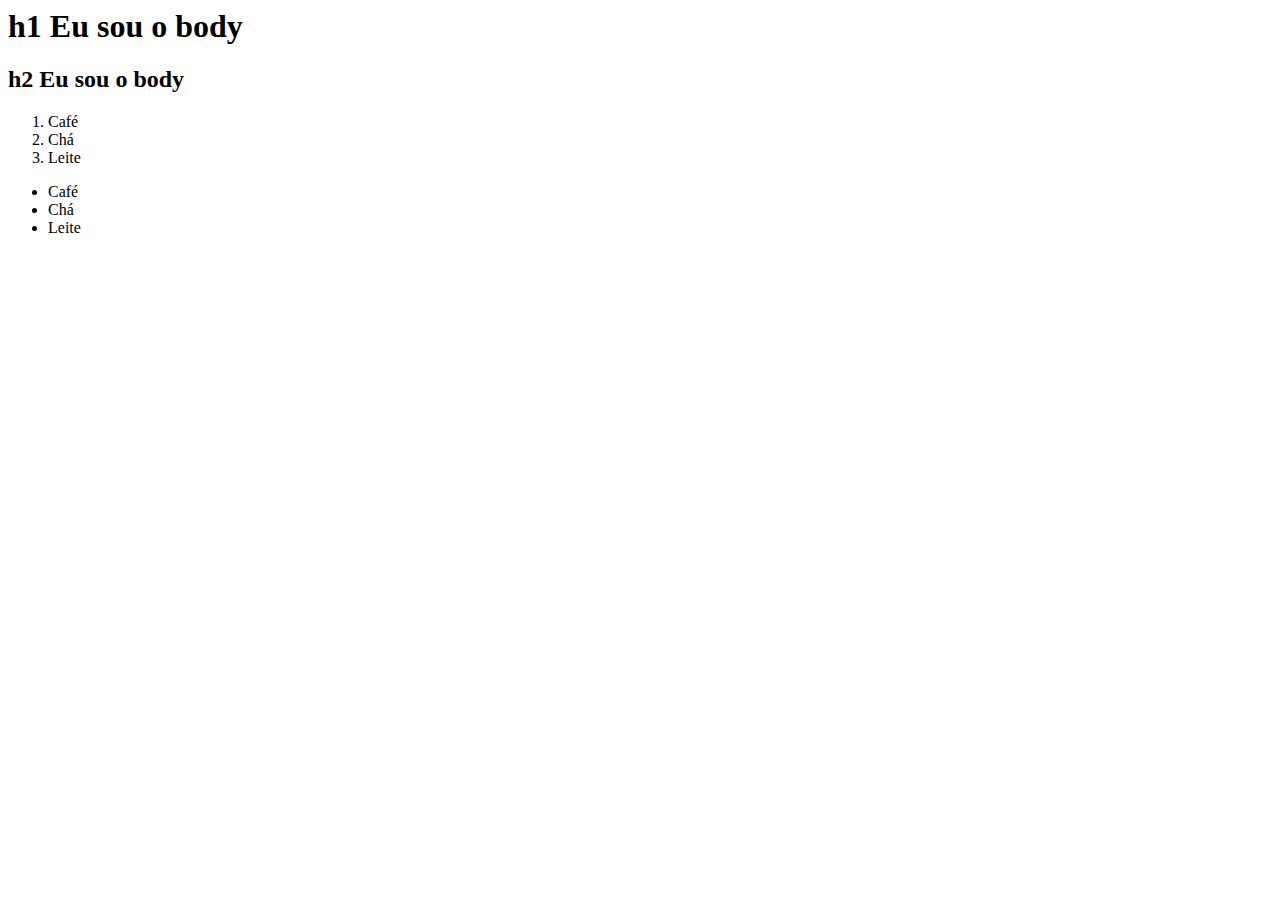
==== index.html @ 797f8eb3 "feature: add index.html" ====
<html>
    <head>
        <title>Olá, eu sou o head</title>
    </head>
    <body>
        <h1>h1 Eu sou o body</h1>
        <h2>h2 Eu sou o body</h2>
    </body>
    <ol>
        <li>Café</li>
        <li>Chá</li>
        <li>Leite</li>
    </ol>
    <ul>
        <li>Café</li>
        <li>Chá</li>
        <li>Leite</li>
    </ul>
</html>
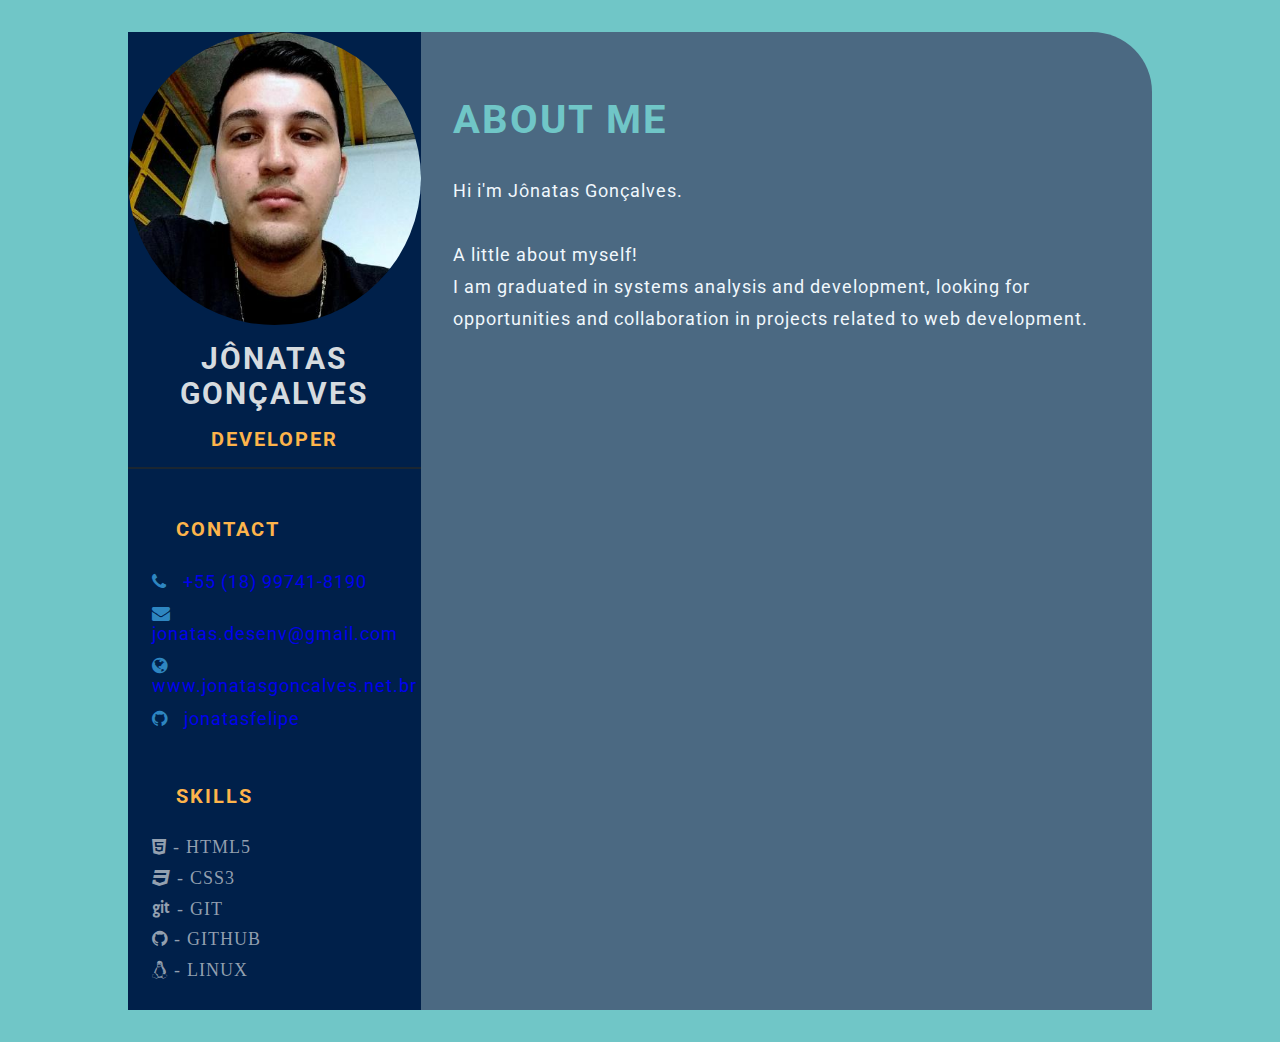
==== commit d91963c8: "feature: refactor index.html" ====
--- a/index.html
+++ b/index.html
@@ -1,19 +1,111 @@
-<html>
+<html lang="en">
     <head>
-        <title>Olá, eu sou o head</title>
+        <meta charset="UTF-8" />
+        <meta http-equiv="X-UA-Compatible" content="IE=edge" />
+        <meta name="viewport" content="width=device-width, initial-scale=1.0" />
+
+        <!-- Google font  -->
+        <link rel="preconnect" href="https://fonts.googleapis.com" />
+        <link
+            rel="preconnect"
+            href="https://fonts.gstatic.com"
+            crossorigin=""
+        />
+        <link
+            href="https://fonts.googleapis.com/css2?family=Roboto:ital,wght@0,100;0,300;0,400;0,700;1,100;1,300;1,400;1,700&amp;display=swap"
+            rel="stylesheet"
+        />
+
+        <!-- font-awesome -->
+        <link
+            rel="stylesheet"
+            href="https://cdnjs.cloudflare.com/ajax/libs/font-awesome/4.7.0/css/font-awesome.min.css"
+        />
+
+        <!-- Custom CSS -->
+        <link rel="stylesheet" href="style.css" />
+
+        <title>Jônatas Gonçalves</title>
     </head>
     <body>
-        <h1>h1 Eu sou o body</h1>
-        <h2>h2 Eu sou o body</h2>
+        <main class="resume-contents">
+            <section class="left-section">
+                <section class="left-section-content">
+                    <div class="profile">
+                        <img
+                            class="profile-image"
+                            src="img/profile-image.jpg"
+                            alt="Profile image"
+                        />
+                        <p class="name">Jônatas Gonçalves</p>
+                        <p class="profession">Developer</p>
+                    </div>
+
+                    <div class="contact-info">
+                        <p class="left-title">Contact</p>
+                        <ul>
+                            <li>
+                                <a
+                                    href="https://api.whatsapp.com/send?phone=5518997418190"
+                                >
+                                    <i class="fa fa-phone"></i>+55 (18)
+                                    99741-8190
+                                </a>
+                            </li>
+                            <li>
+                                <a href="mailto:jonatas.desenv@gmail.com">
+                                    <i class="fa fa-envelope"></i
+                                    >jonatas.desenv@gmail.com
+                                </a>
+                            </li>
+                            <li>
+                                <a
+                                    href="www.jonatasgoncalves.net.br"
+                                    target="_blank"
+                                >
+                                    <i class="fa fa-globe"></i
+                                    >www.jonatasgoncalves.net.br
+                                </a>
+                            </li>
+                            <li>
+                                <a
+                                    href="https://github.com/jonatasfelipe"
+                                    target="_blank"
+                                >
+                                    <i class="fa fa-github"></i>jonatasfelipe
+                                </a>
+                            </li>
+                        </ul>
+                    </div>
+
+                    <div class="skills">
+                        <p class="left-title">Skills</p>
+                        <ul>
+                            <li>
+                                <p><i class="fa fa-html5"> - HTML5</i></p>
+                                <p><i class="fa fa-css3"> - CSS3</i></p>
+                                <p><i class="fa fa-git"> - GIT</i></p>
+                                <p><i class="fa fa-github"> - GITHUB</i></p>
+                                <p><i class="fa fa-linux"> - Linux</i></p>
+                            </li>
+                        </ul>
+                    </div>
+                </section>
+            </section>
+            <section class="right-section">
+                <div class="right-section-contents">
+                    <section class="about gap">
+                        <div class="right-title">About Me</div>
+                        <p class="about-me-contents">
+                            Hi i'm Jônatas Gonçalves.<br />
+                            <br />A little about myself! <br />I am graduated in
+                            systems analysis and development, looking for
+                            opportunities and collaboration in projects related
+                            to web development.
+                        </p>
+                    </section>
+                </div>
+            </section>
+        </main>
     </body>
-    <ol>
-        <li>Café</li>
-        <li>Chá</li>
-        <li>Leite</li>
-    </ol>
-    <ul>
-        <li>Café</li>
-        <li>Chá</li>
-        <li>Leite</li>
-    </ul>
 </html>
--- a/style.css
+++ b/style.css
@@ -0,0 +1,300 @@
+* {
+    margin: 0;
+    padding: 0;
+    box-sizing: border-box;
+    list-style: none;
+    font-family: "Roboto", sans-serif;
+}
+
+body {
+    background-color: #70c6c7;
+}
+
+a:link {
+    text-decoration: none;
+}
+
+a:hover {
+    text-decoration: underline;
+}
+
+.resume-contents {
+    min-height: 100vh;
+    width: 80%;
+    margin: 2rem auto;
+    display: grid;
+    grid-template-columns: repeat(7, 1fr);
+}
+
+.left-section {
+    grid-column: span 2;
+    height: 100%;
+    background-color: #00204a;
+}
+
+.right-section {
+    grid-column: span 5;
+    height: 100%;
+    background-color: #4b6982;
+    border-radius: 0px 60px 0px 0px;
+}
+
+.left-section-contents {
+    padding: 2rem 2rem;
+}
+
+.profile {
+    width: 100%;
+    border-bottom: 2px solid #1b2631;
+}
+
+.profile .profile-image {
+    width: 100%;
+    border-radius: 100%;
+}
+
+.name {
+    color: #d6dbdf;
+    font-size: 30px;
+    letter-spacing: 2px;
+    text-transform: uppercase;
+    text-align: center;
+    font-weight: bold;
+    padding: 1rem 0;
+}
+
+.profession {
+    color: #fdb44b;
+    font-size: 20px;
+    text-transform: uppercase;
+    text-align: center;
+    letter-spacing: 2px;
+    font-weight: bold;
+    padding-bottom: 1rem;
+}
+
+/* .contact-info { border-bottom: 2px solid #1B2631; } */
+.left-title {
+    color: #fdb44b;
+    font-size: 20px;
+    letter-spacing: 2px;
+    text-transform: uppercase;
+    font-weight: bold;
+    display: flex;
+    align-items: center;
+    padding-top: 3rem;
+    padding-left: 3rem;
+}
+
+.contact-info ul {
+    padding-top: 1.5rem;
+    padding-left: 1.5rem;
+}
+
+.contact-info ul li,
+.references ul li {
+    padding: 0.4rem 0;
+    display: flex;
+    align-items: center;
+    color: #d6dbdfaf;
+    letter-spacing: 1px;
+    font-size: 18px;
+}
+
+.contact-info ul li i,
+.references ul li i {
+    padding-right: 1rem;
+    font-size: 18px;
+    color: #2e86c1;
+}
+
+.skills ul {
+    padding: 1.5rem;
+}
+.skills ul li p {
+    padding: 0.4rem 0;
+    color: #d6dbdfaf;
+    font-size: 18px;
+    letter-spacing: 1px;
+    display: flex;
+    align-items: center;
+    text-transform: uppercase;
+}
+
+.referance-name {
+    padding-top: 1.5rem;
+    padding-bottom: 0.4rem;
+    font-size: 18px;
+    color: #f9e79f;
+    letter-spacing: 1px;
+    text-transform: uppercase;
+}
+
+.referance-profession {
+    font-size: 16px;
+    color: #d6dbdfaf;
+    letter-spacing: 1px;
+    /* text-transform: uppercase; */
+    padding-bottom: 0.4rem;
+}
+
+.right-section-contents {
+    padding: 2rem 2rem;
+}
+
+.right-title {
+    color: #70c6c7;
+    font-size: 40px;
+    letter-spacing: 2px;
+    text-transform: uppercase;
+    font-weight: bold;
+    display: flex;
+    align-items: center;
+    padding: 2rem 0;
+    position: relative;
+}
+
+.gap {
+    padding-bottom: 2rem;
+}
+.about-me-contents {
+    font-size: 18px;
+    letter-spacing: 1px;
+    line-height: 2rem;
+    color: #f1f8fd;
+}
+
+.experience-contents,
+.education-contents,
+.awards-contents {
+    display: grid;
+    grid-template-columns: repeat(2, 1fr);
+    padding-bottom: 2rem;
+    color: #f1f8fd;
+}
+
+.exp-company-name,
+.education-school-name,
+.awards-company-name {
+    font-size: 25px;
+    font-weight: bold;
+    text-transform: uppercase;
+    letter-spacing: 1px;
+    color: #fdb44b;
+    padding-bottom: 0.4rem;
+}
+
+.exp-time-period,
+.educationp-time-period,
+.awards-time-period {
+    font-size: 18px;
+    letter-spacing: 1px;
+    line-height: 2rem;
+}
+
+.exp-position,
+.education-subject,
+.awards-name {
+    font-size: 25px;
+    font-weight: bold;
+    text-transform: uppercase;
+    letter-spacing: 1px;
+    color: #fdb44b;
+    padding-bottom: 0.4rem;
+}
+
+.exp-desc,
+.education-desc,
+.awards-desc {
+    font-size: 16px;
+    letter-spacing: 1px;
+    line-height: 1.5rem;
+    border-left: 3px solid #a5a3a3;
+    padding-left: 5px;
+}
+
+/* Media queries */
+@media screen and (max-width: 780px) {
+    .experience-contents,
+    .education-contents,
+    .awards-contents {
+        grid-template-columns: repeat(1, 1fr);
+    }
+}
+
+@media screen and (max-width: 780px) {
+    .left-section {
+        grid-column: span 3;
+    }
+
+    .right-section {
+        grid-column: span 4;
+    }
+}
+
+@media screen and (max-width: 1200px) {
+    .resume-contents {
+        grid-template-columns: repeat(1, 1fr);
+    }
+}
+
+@media screen and (max-width: 390px) {
+    .resume-contents {
+        width: 100%;
+        margin: 0 auto;
+    }
+
+    .name {
+        font-size: 20px;
+    }
+
+    .profession {
+        font-size: 18px;
+    }
+
+    .left-title {
+        font-size: 18px;
+    }
+
+    .right-title {
+        font-size: 18px;
+    }
+
+    .contact-info ul li,
+    .references ul li {
+        font-size: 12px;
+    }
+
+    .contact-info ul li i,
+    .references ul li i {
+        /* padding-right: 1rem; */
+        font-size: 12px;
+    }
+
+    .skills ul li p {
+        font-size: 12px;
+    }
+
+    .about-me-contents {
+        font-size: 16px;
+        line-height: 1.5rem;
+    }
+
+    .exp-company-name,
+    .education-school-name,
+    .awards-company-name {
+        font-size: 18px;
+    }
+
+    .exp-time-period,
+    .educationp-time-period,
+    .awards-time-period {
+        font-size: 16px;
+    }
+
+    .exp-position,
+    .education-subject,
+    .awards-name {
+        font-size: 18px;
+    }
+}
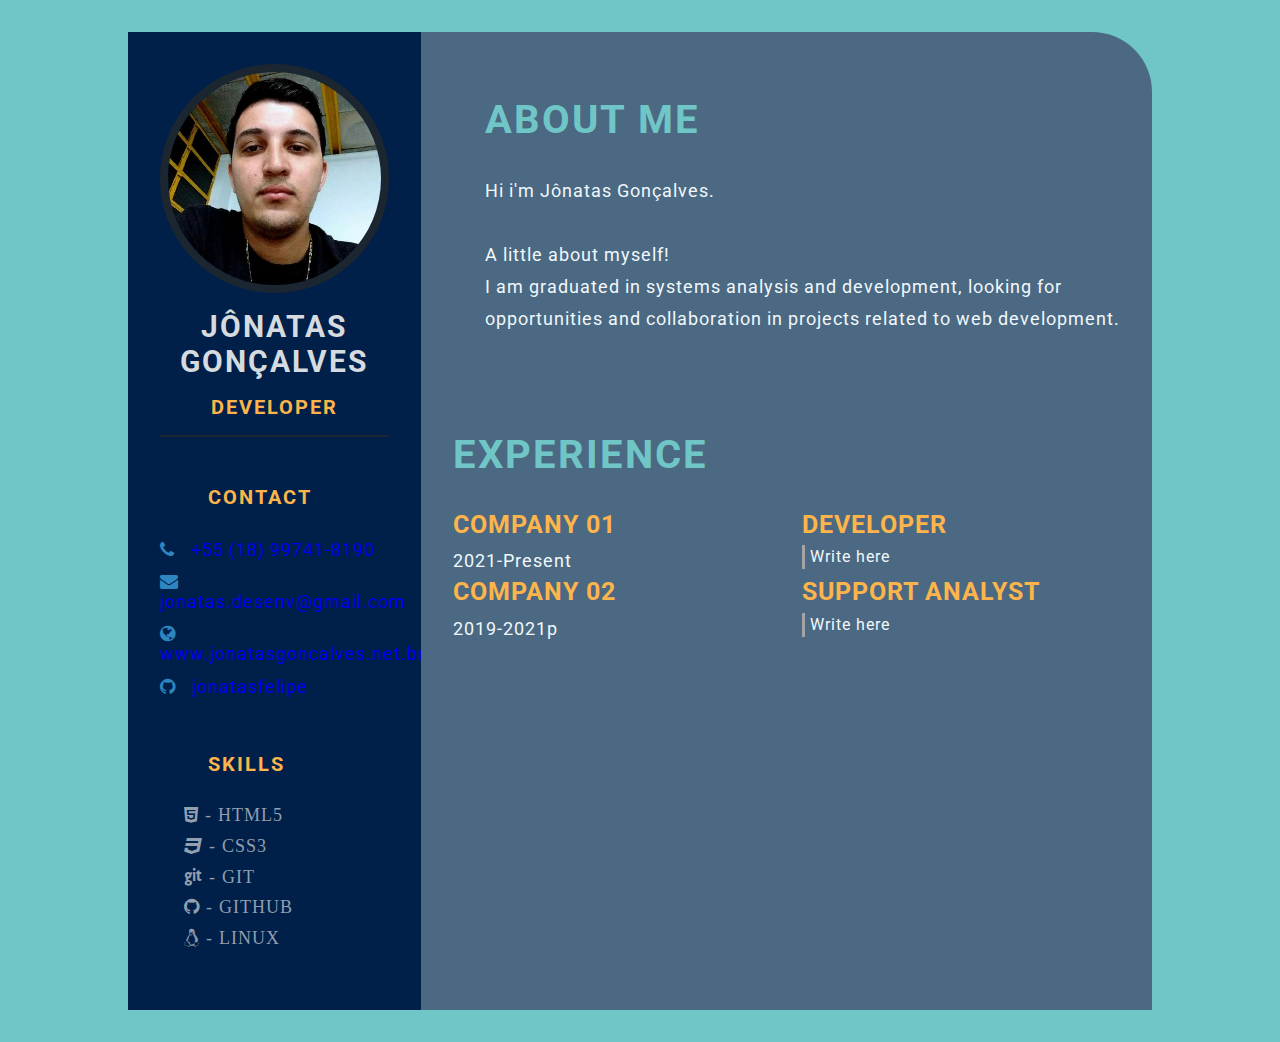
==== commit b2a77e68: "feature: add section experience" ====
--- a/index.html
+++ b/index.html
@@ -30,7 +30,7 @@
     <body>
         <main class="resume-contents">
             <section class="left-section">
-                <section class="left-section-content">
+                <section class="left-section-contents">
                     <div class="profile">
                         <img
                             class="profile-image"
@@ -60,7 +60,7 @@
                             </li>
                             <li>
                                 <a
-                                    href="www.jonatasgoncalves.net.br"
+                                    href="https://jonatasgoncalves.net.br"
                                     target="_blank"
                                 >
                                     <i class="fa fa-globe"></i
@@ -105,6 +105,28 @@
                         </p>
                     </section>
                 </div>
+                <section class="experience gap">
+                    <div class="right-title">Experience</div>
+                    <div class="experience-contents">
+                        <div class="exp-left">
+                            <p class="exp-company-name">Company 01</p>
+                            <p class="exp-time-period">2021-Present</p>
+                        </div>
+                        <div class="exp-right">
+                            <p class="exp-position">Developer</p>
+                            <p class="exp-desc">Write here</p>
+                        </div>
+
+                        <div class="exp-left">
+                            <p class="exp-company-name">Company 02</p>
+                            <p class="exp-time-period">2019-2021p</p>
+                        </div>
+                        <div class="exp-right">
+                            <p class="exp-position">Support Analyst</p>
+                            <p class="exp-desc">Write here</p>
+                        </div>
+                    </div>
+                </section>
             </section>
         </main>
     </body>
--- a/style.css
+++ b/style.css
@@ -18,6 +18,10 @@
     text-decoration: underline;
 }
 
+a:visited {
+    color: blue;
+}
+
 .resume-contents {
     min-height: 100vh;
     width: 80%;
@@ -50,7 +54,8 @@
 
 .profile .profile-image {
     width: 100%;
-    border-radius: 100%;
+    border-radius: 50%;
+    border: 8px solid #1b2631;
 }
 
 .name {
@@ -88,7 +93,6 @@
 
 .contact-info ul {
     padding-top: 1.5rem;
-    padding-left: 1.5rem;
 }
 
 .contact-info ul li,
@@ -155,6 +159,7 @@
 }
 
 .gap {
+    padding-left: 2rem;
     padding-bottom: 2rem;
 }
 .about-me-contents {
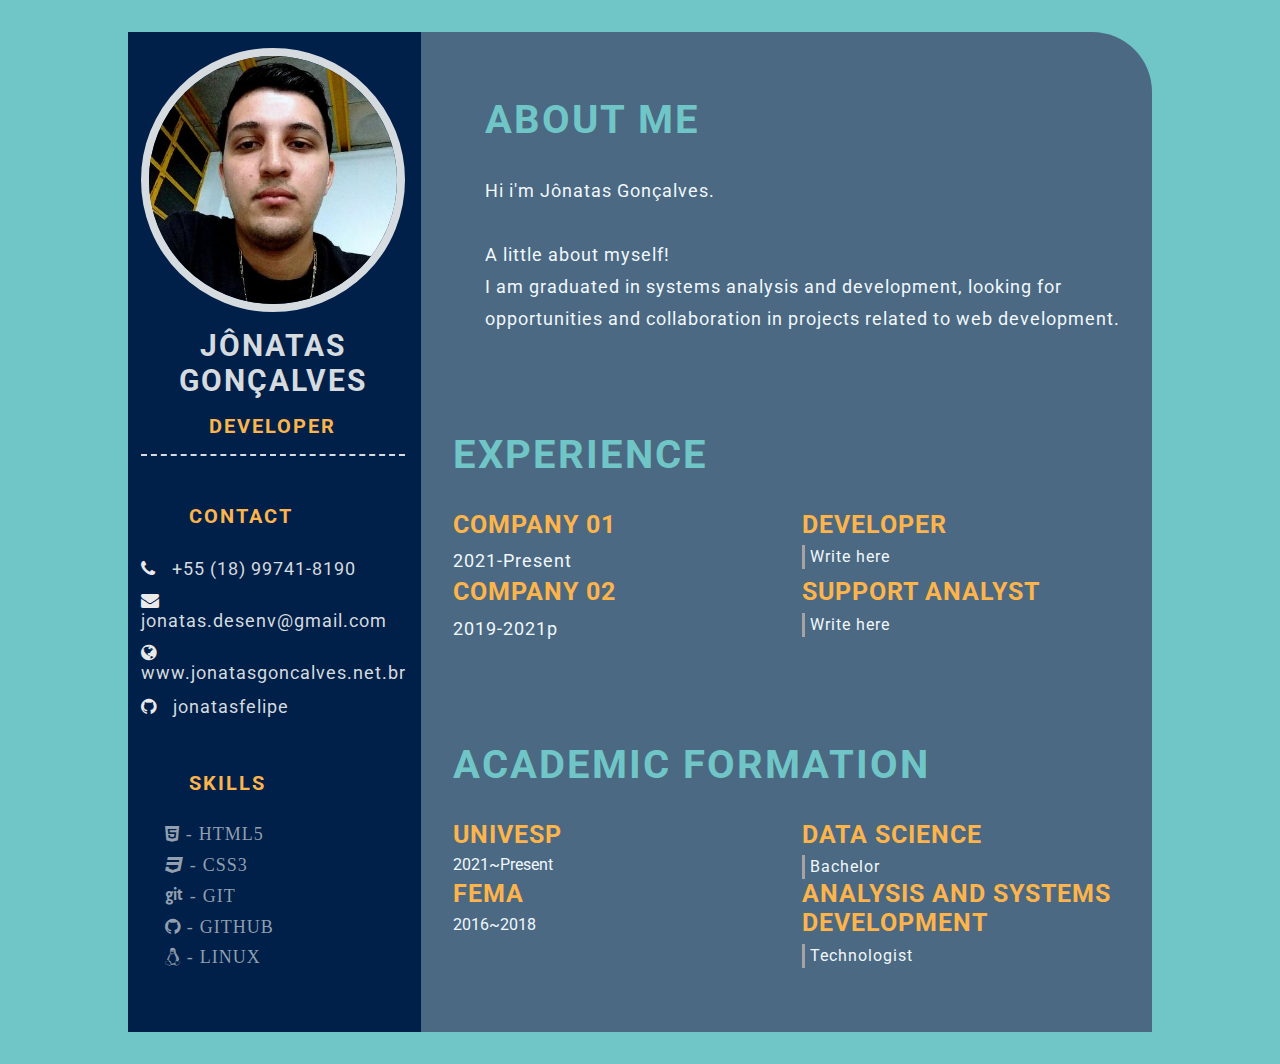
==== commit 513c7cd0: "feature: add section school-academy" ====
--- a/index.html
+++ b/index.html
@@ -127,6 +127,28 @@
                         </div>
                     </div>
                 </section>
+
+                <section class="education gap">
+                    <div class="right-title">Academic Formation</div>
+                    <div class="education-contents">
+                        <div class="education-left">
+                            <p class="education-school-name">UNIVESP</p>
+                            <p class="education-time-period">2021~Present</p>
+                        </div>
+                        <div class="education-right">
+                            <p class="education-subject">Data Science</p>
+                            <p class="education-desc">Bachelor</p>
+                        </div>
+                        
+                        <div class="education-left">
+                            <p class="education-school-name">FEMA</p>
+                            <p class="education-time-period">2016~2018</p>
+                        </div>
+                        <div class="education-right">
+                            <p class="education-subject">Analysis and Systems Development</p>
+                            <p class="education-desc">Technologist</p>
+                        </div>
+                </section>
             </section>
         </main>
     </body>
--- a/style.css
+++ b/style.css
@@ -11,15 +11,17 @@
 }
 
 a:link {
+    color: #d6dbdf;
     text-decoration: none;
 }
 
 a:hover {
+    color: #d6dbdf;
     text-decoration: underline;
 }
 
 a:visited {
-    color: blue;
+    color: #d6dbdf;
 }
 
 .resume-contents {
@@ -44,18 +46,20 @@
 }
 
 .left-section-contents {
-    padding: 2rem 2rem;
+    padding-top: 1rem;
+    padding-left: 0.8rem;
+    padding-right: 1rem;
 }
 
 .profile {
     width: 100%;
-    border-bottom: 2px solid #1b2631;
+    border-bottom: 2px dashed #d6dbdf;
 }
 
 .profile .profile-image {
     width: 100%;
     border-radius: 50%;
-    border: 8px solid #1b2631;
+    border: 8px solid #d6dbdf;
 }
 
 .name {
@@ -98,18 +102,18 @@
 .contact-info ul li,
 .references ul li {
     padding: 0.4rem 0;
+    color: #eaeaea;
+    align-items: center;
+    letter-spacing: 1px;
+    font-size: 18px;
     display: flex;
-    align-items: center;
-    color: #d6dbdfaf;
-    letter-spacing: 1px;
-    font-size: 18px;
 }
 
 .contact-info ul li i,
 .references ul li i {
     padding-right: 1rem;
     font-size: 18px;
-    color: #2e86c1;
+    color: #eaeaea;
 }
 
 .skills ul {
@@ -267,13 +271,12 @@
 
     .contact-info ul li,
     .references ul li {
-        font-size: 12px;
+        font-size: 10px;
     }
 
     .contact-info ul li i,
     .references ul li i {
-        /* padding-right: 1rem; */
-        font-size: 12px;
+        font-size: 10px;
     }
 
     .skills ul li p {
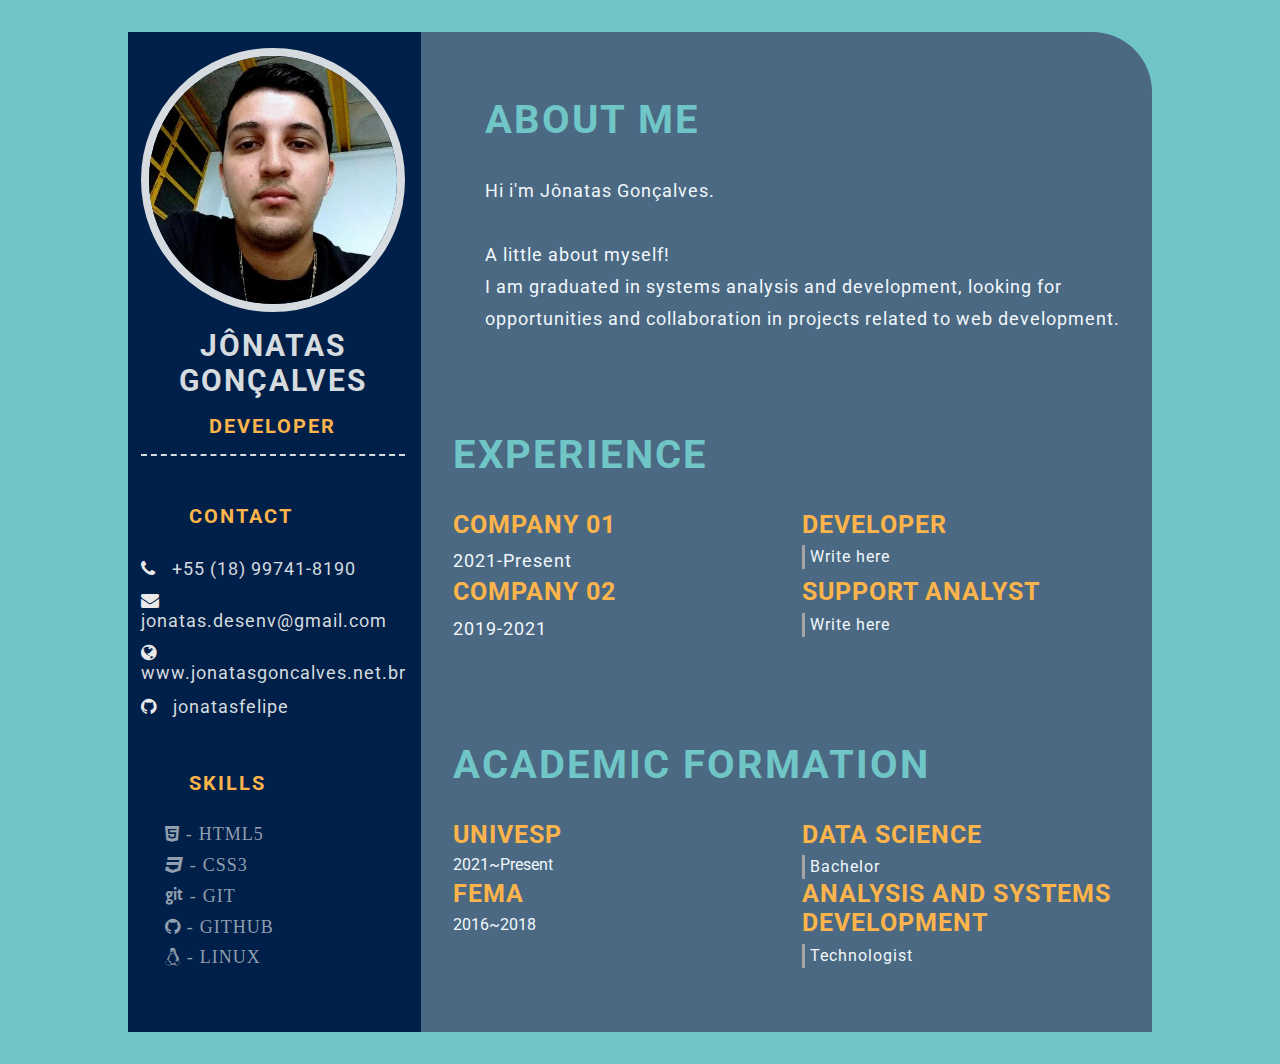
==== commit b52a160b: "Update index.html" ====
--- a/index.html
+++ b/index.html
@@ -119,7 +119,7 @@
 
                         <div class="exp-left">
                             <p class="exp-company-name">Company 02</p>
-                            <p class="exp-time-period">2019-2021p</p>
+                            <p class="exp-time-period">2019-2021</p>
                         </div>
                         <div class="exp-right">
                             <p class="exp-position">Support Analyst</p>
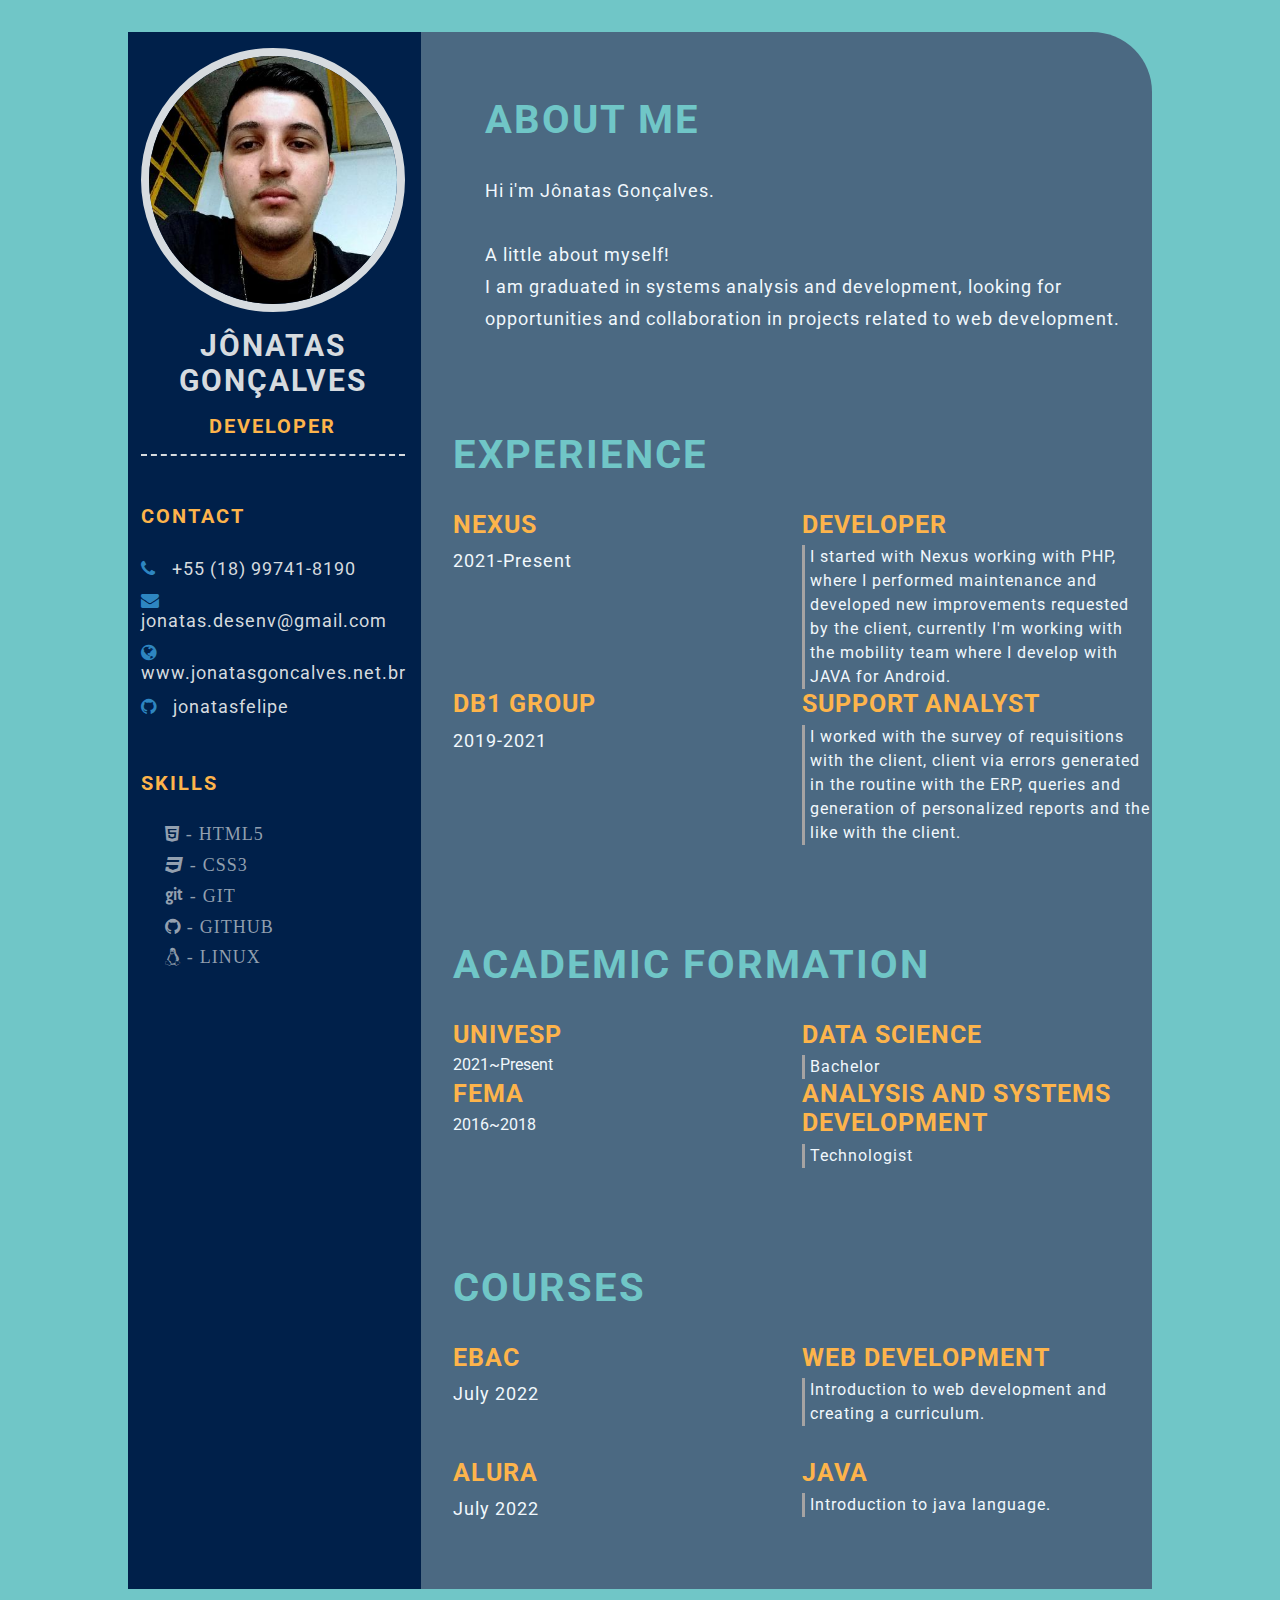
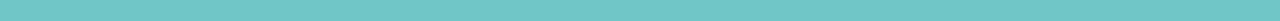
==== commit c9d5df5b: "feature: add-section-awards" ====
--- a/index.html
+++ b/index.html
@@ -109,21 +109,21 @@
                     <div class="right-title">Experience</div>
                     <div class="experience-contents">
                         <div class="exp-left">
-                            <p class="exp-company-name">Company 01</p>
+                            <p class="exp-company-name">Nexus</p>
                             <p class="exp-time-period">2021-Present</p>
                         </div>
                         <div class="exp-right">
                             <p class="exp-position">Developer</p>
-                            <p class="exp-desc">Write here</p>
+                            <p class="exp-desc">I started with Nexus working with PHP, where I performed maintenance and developed new improvements requested by the client, currently I'm working with the mobility team where I develop with JAVA for Android.</p>
                         </div>
 
                         <div class="exp-left">
-                            <p class="exp-company-name">Company 02</p>
+                            <p class="exp-company-name">DB1 Group</p>
                             <p class="exp-time-period">2019-2021</p>
                         </div>
                         <div class="exp-right">
                             <p class="exp-position">Support Analyst</p>
-                            <p class="exp-desc">Write here</p>
+                            <p class="exp-desc">I worked with the survey of requisitions with the client, client via errors generated in the routine with the ERP, queries and generation of personalized reports and the like with the client.</p>
                         </div>
                     </div>
                 </section>
@@ -149,6 +149,33 @@
                             <p class="education-desc">Technologist</p>
                         </div>
                 </section>
+
+                <section class="awards gap">
+                    <div class="right-title">Courses</div>
+                    <div class="awards-contents">
+                        <div class="awards-left">
+                            <p class="awards-company-name">EBAC</p>
+                            <p class="awards-time-period">July 2022</p>
+                        </div>
+                        <div class="awards-right">
+                            <p class="awards-name">Web Development</p>
+                            <p class="awards-desc">
+                                Introduction to web development and creating a curriculum.
+                            </p>
+                        </div>
+                    </div>
+                    <div class="awards-contents">
+                        <div class="awards-left">
+                            <p class="awards-company-name">Alura</p>
+                            <p class="awards-time-period">July 2022</p>
+                        </div>
+                        <div class="awards-right">
+                            <p class="awards-name">Java</p>
+                            <p class="awards-desc">Introduction to java language.
+                            </p>
+                        </div>
+                    </div>
+                </section>
             </section>
         </main>
     </body>
--- a/style.css
+++ b/style.css
@@ -92,7 +92,6 @@
     display: flex;
     align-items: center;
     padding-top: 3rem;
-    padding-left: 3rem;
 }
 
 .contact-info ul {
@@ -102,18 +101,18 @@
 .contact-info ul li,
 .references ul li {
     padding: 0.4rem 0;
-    color: #eaeaea;
+    display: flex;
     align-items: center;
-    letter-spacing: 1px;
-    font-size: 18px;
-    display: flex;
+    color: #d6dbdfaf;
+    letter-spacing: 1px;
+    font-size: 18px;
 }
 
 .contact-info ul li i,
 .references ul li i {
     padding-right: 1rem;
     font-size: 18px;
-    color: #eaeaea;
+    color: #2e86c1;
 }
 
 .skills ul {
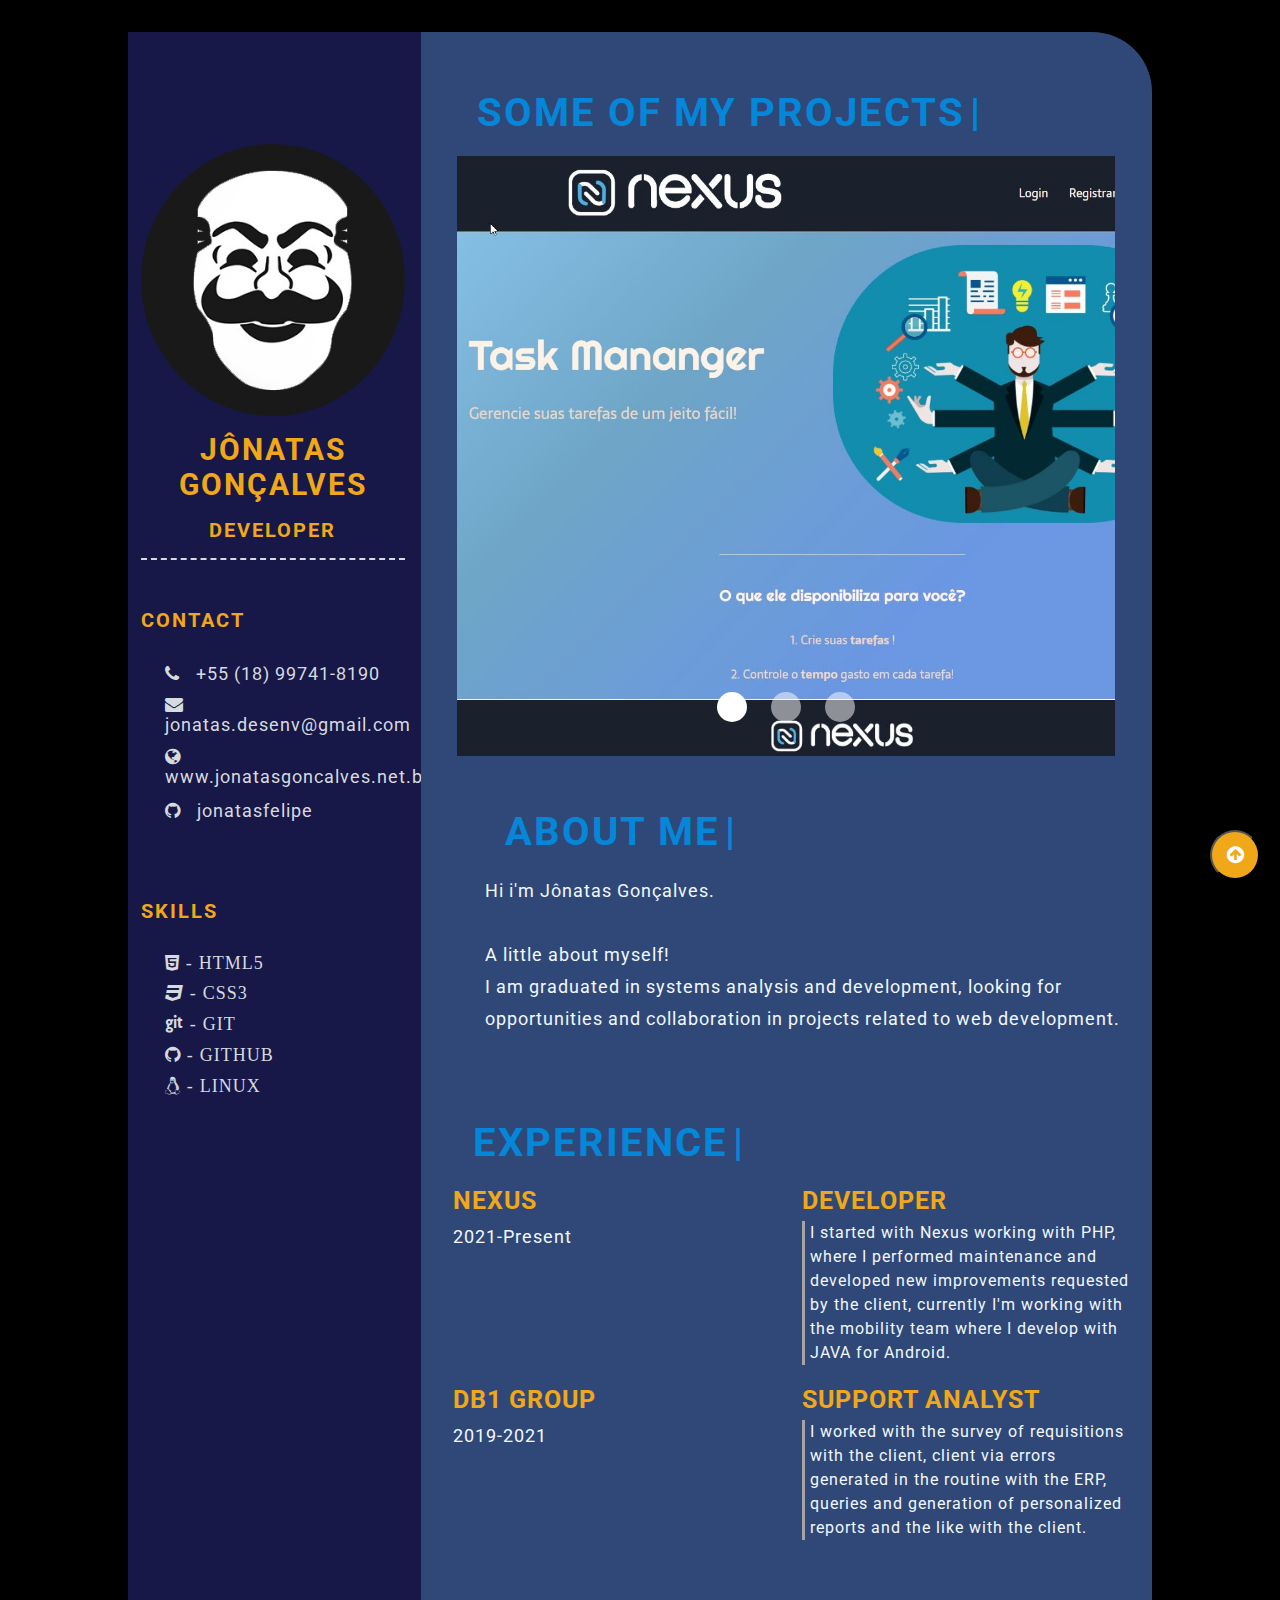
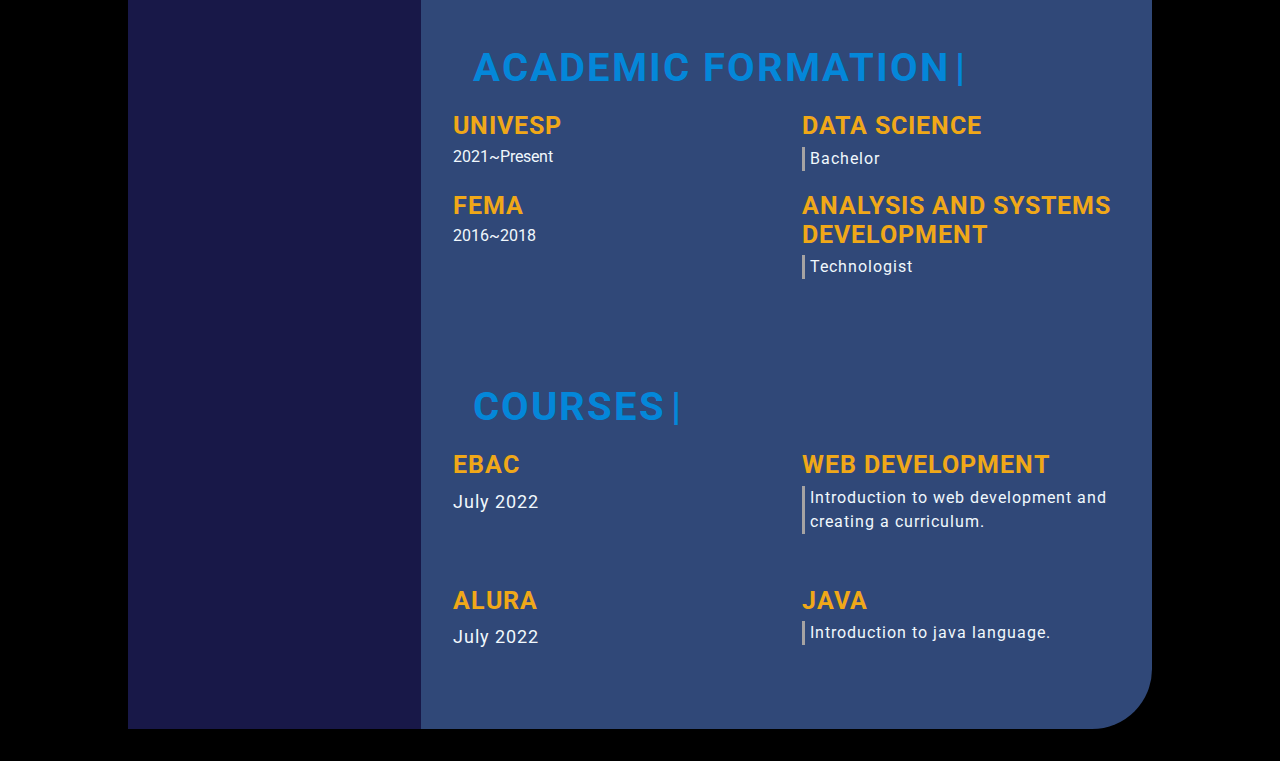
==== commit 449233c2: "Feature-personal-improvements" ====
--- a/index.html
+++ b/index.html
@@ -22,8 +22,17 @@
             href="https://cdnjs.cloudflare.com/ajax/libs/font-awesome/4.7.0/css/font-awesome.min.css"
         />
 
+        <!-- favicon -->
+        <link rel="shortcut icon" href="img/favicon.ico" />
+
         <!-- Custom CSS -->
-        <link rel="stylesheet" href="style.css" />
+        <link rel="stylesheet" href="css/style.css" />
+        <link rel="stylesheet" href="css/carousel.css" />
+        <link rel="stylesheet" href="css/navbar.css" />
+        <link rel="stylesheet" href="css/machineWrite.css" />
+
+        <!-- Menu JS -->
+        <script src="js/menu.js"></script>
 
         <title>Jônatas Gonçalves</title>
     </head>
@@ -31,6 +40,17 @@
         <main class="resume-contents">
             <section class="left-section">
                 <section class="left-section-contents">
+
+                    <div class="topnav" id="navbarTopo">
+                        <a href="/" class="active" id="home" onclick="selectMenu('home')">Home</a>
+                    <a href="#myProjects" class="disable" id="projects" onclick="selectMenu('projects')">Projects</a>
+                    <a href="#aboutMe" class="disable" id="about" onclick="selectMenu('about')">About</a>
+                    <a href="#myExperience" class="disable" id="experience" onclick="selectMenu('experience')">Experience</a>
+                        <a href="javascript:void(0);" class="icon" onclick="exibeMenu()">
+                            <i class="fa fa-bars"></i>
+                        </a>
+                    </div>
+
                     <div class="profile">
                         <img
                             class="profile-image"
@@ -93,9 +113,64 @@
                 </section>
             </section>
             <section class="right-section">
+                <div class="carousel">
+                    <div class="right-title write" id="myProjects">some of my projects</div>
+                    <a name="projects"></a>
+                    <ul class="slides">
+                        <input type="radio" name="radio-buttons" id="img-1" checked />
+                        <li class="slide-container">
+                            <div class="slide-image">
+                                <img src="img/1.jpg" />
+                            </div>
+                            <div class="carousel-controls">
+                                <label for="img-3" class="prev-slide">
+                                    <span>&lsaquo;</span>
+                                </label>
+                                <label for="img-2" class="next-slide">
+                                    <span>&rsaquo;</span>
+                                </label>
+                            </div>
+                        </li>
+                        <input type="radio" name="radio-buttons" id="img-2" />
+                        <li class="slide-container">
+                            <div class="slide-image">
+                                <img src="img/2.jpg" />
+                            </div>
+                            <div class="carousel-controls">
+                                <label for="img-1" class="prev-slide">
+                                    <span>&lsaquo;</span>
+                                </label>
+                                <label for="img-3" class="next-slide">
+                                    <span>&rsaquo;</span>
+                                </label>
+                            </div>
+                        </li>
+                        <input type="radio" name="radio-buttons" id="img-3" />
+                        <li class="slide-container">
+                            <div class="slide-image">
+                                <img src="img/3.jpg" />
+                            </div>
+                            <div class="carousel-controls">
+                                <label for="img-2" class="prev-slide">
+                                    <span>&lsaquo;</span>
+                                </label>
+                                <label for="img-1" class="next-slide">
+                                    <span>&rsaquo;</span>
+                                </label>
+                            </div>
+                        </li>
+                        <div class="carousel-dots">
+                            <label for="img-1" class="carousel-dot" id="img-dot-1"></label>
+                            <label for="img-2" class="carousel-dot" id="img-dot-2"></label>
+                            <label for="img-3" class="carousel-dot" id="img-dot-3"></label>
+                        </div>
+                    </ul>
+                </div>
+
                 <div class="right-section-contents">
                     <section class="about gap">
-                        <div class="right-title">About Me</div>
+                        <div class="right-title write" id="aboutMe">About Me</div>
+                        <a name="about"></a>
                         <p class="about-me-contents">
                             Hi i'm Jônatas Gonçalves.<br />
                             <br />A little about myself! <br />I am graduated in
@@ -106,7 +181,8 @@
                     </section>
                 </div>
                 <section class="experience gap">
-                    <div class="right-title">Experience</div>
+                    <div class="right-title write" id="myExperience">Experience</div>
+                    <a name="experience"></a>
                     <div class="experience-contents">
                         <div class="exp-left">
                             <p class="exp-company-name">Nexus</p>
@@ -129,7 +205,7 @@
                 </section>
 
                 <section class="education gap">
-                    <div class="right-title">Academic Formation</div>
+                    <div class="right-title write" id="myFormation">Academic Formation</div>
                     <div class="education-contents">
                         <div class="education-left">
                             <p class="education-school-name">UNIVESP</p>
@@ -151,7 +227,7 @@
                 </section>
 
                 <section class="awards gap">
-                    <div class="right-title">Courses</div>
+                    <div class="right-title write" id="myCourses">Courses</div>
                     <div class="awards-contents">
                         <div class="awards-left">
                             <p class="awards-company-name">EBAC</p>
@@ -178,5 +254,8 @@
                 </section>
             </section>
         </main>
+        <button id="back-to-top"><i class="fa fa-arrow-circle-up" aria-hidden="true"></i></button>
+        <script src="js/machineWrite.js"></script>
+        <script src="js/backHome.js"></script>
     </body>
 </html>
--- a/css/style.css
+++ b/css/style.css
@@ -0,0 +1,334 @@
+* {
+    margin: 0;
+    padding: 0;
+    box-sizing: border-box;
+    list-style: none;
+    font-family: "Roboto", sans-serif;
+}
+
+body {
+    background-color: #000000;
+}
+
+#navbarTopo {
+    visibility: hidden;
+}
+
+a:link {
+    color: #d6dbdf;
+    text-decoration: none;
+}
+
+a:hover {
+    color: #d6dbdf;
+    text-decoration: underline;
+}
+
+a:visited {
+    color: #d6dbdf;
+}
+
+.resume-contents {
+    min-height: 100vh;
+    width: 80%;
+    margin: 2rem auto;
+    display: grid;
+    grid-template-columns: repeat(7, 1fr);
+}
+
+.left-section {
+    grid-column: span 2;
+    height: 100%;
+    background-color: #181848;
+}
+
+.right-section {
+    grid-column: span 5;
+    height: 100%;
+    background-color: #304878;
+    border-radius: 0px 60px 60px 0px;
+}
+
+.left-section-contents {
+    padding-top: 1rem;
+    padding-left: 0.8rem;
+    padding-right: 1rem;
+}
+
+.profile {
+    width: 100%;
+    border-bottom: 2px dashed #d6dbdf;
+}
+
+.profile .profile-image {
+    width: 100%;
+    border-radius: 50%;
+    border: none;
+}
+
+.name {
+    color: #f0a818;
+    font-size: 30px;
+    letter-spacing: 2px;
+    text-transform: uppercase;
+    text-align: center;
+    font-weight: bold;
+    padding: 1rem 0;
+}
+
+.profession {
+    color: #f0a818;
+    font-size: 20px;
+    text-transform: uppercase;
+    text-align: center;
+    letter-spacing: 2px;
+    font-weight: bold;
+    padding-bottom: 1rem;
+}
+
+.left-title {
+    color: #f0a818;
+    font-size: 20px;
+    letter-spacing: 2px;
+    text-transform: uppercase;
+    font-weight: bold;
+    display: flex;
+    align-items: center;
+    padding-top: 3rem;
+}
+
+.contact-info ul {
+    padding: 1.5rem;
+}
+
+.contact-info ul li,
+.references ul li {
+    padding: 0.4rem 0;
+    color: #d6dbdf;
+    font-size: 18px;
+    letter-spacing: 1px;
+    display: flex;
+    align-items: center;
+}
+
+.contact-info ul li i,
+.references ul li i {
+    padding-right: 1rem;
+    font-size: 18px;
+}
+
+.skills ul {
+    padding: 1.5rem;
+}
+.skills ul li p {
+    padding: 0.4rem 0;
+    color: #d6dbdf;
+    font-size: 18px;
+    letter-spacing: 1px;
+    display: flex;
+    align-items: center;
+    text-transform: uppercase;
+}
+
+.referance-name {
+    padding-top: 1.5rem;
+    padding-bottom: 0.4rem;
+    font-size: 18px;
+    color: #f9e79f;
+    letter-spacing: 1px;
+    text-transform: uppercase;
+}
+
+.referance-profession {
+    font-size: 16px;
+    color: #d6dbdfaf;
+    letter-spacing: 1px;
+    /* text-transform: uppercase; */
+    padding-bottom: 0.4rem;
+}
+
+.right-section-contents {
+    padding: 2rem 2rem;
+}
+
+.right-title {
+    color: #0487d9;
+    font-size: 40px;
+    letter-spacing: 2px;
+    text-transform: uppercase;
+    font-weight: bold;
+    display: flex;
+    align-items: center;
+    padding: 2rem 0;
+    position: relative;
+}
+
+.gap {
+    padding-left: 2rem;
+    padding-bottom: 2rem;
+}
+.about-me-contents {
+    font-size: 18px;
+    letter-spacing: 1px;
+    line-height: 2rem;
+    color: #f1f8fd;
+}
+
+.experience-contents,
+.education-contents,
+.awards-contents {
+    display: grid;
+    grid-template-columns: repeat(2, 1fr);
+    padding-bottom: 2rem;
+    color: #f1f8fd;
+}
+
+.exp-company-name,
+.education-school-name,
+.awards-company-name {
+    font-size: 25px;
+    font-weight: bold;
+    text-transform: uppercase;
+    letter-spacing: 1px;
+    color: #f0a818;
+    padding-bottom: 0.4rem;
+}
+
+.exp-time-period,
+.educationp-time-period,
+.awards-time-period {
+    font-size: 18px;
+    letter-spacing: 1px;
+    line-height: 2rem;
+}
+
+.exp-position,
+.education-subject,
+.awards-name {
+    font-size: 25px;
+    font-weight: bold;
+    text-transform: uppercase;
+    letter-spacing: 1px;
+    color: #f0a818;
+    padding-bottom: 0.4rem;
+    padding-right: 20px;
+}
+
+.exp-desc,
+.education-desc,
+.awards-desc {
+    font-size: 16px;
+    letter-spacing: 1px;
+    line-height: 1.5rem;
+    border-left: 3px solid #a5a3a3;
+    padding-left: 5px;
+    padding-right: 20px;
+    margin-bottom: 20px;
+}
+
+#back-to-top {
+    position: fixed;
+    bottom: 20px;
+    right: 20px;
+    width: 50px;
+    height: 50px;
+    font-size: 20px;
+    color: white;
+    border-radius: 50%;
+    background-color: #f0a818;
+}
+
+/* Media queries */
+@media screen and (max-width: 780px) {
+    .experience-contents,
+    .education-contents,
+    .awards-contents {
+        grid-template-columns: repeat(1, 1fr);
+    }
+}
+
+@media screen and (max-width: 780px) {
+    .left-section {
+        grid-column: span 3;
+    }
+
+    .right-section {
+        grid-column: span 4;
+    }
+
+    #navbarTopo {
+        visibility: visible;
+    }
+}
+
+@media screen and (max-width: 1200px) {
+    #navbarTopo {
+        visibility: visible;
+    }
+    .resume-contents {
+        grid-template-columns: repeat(1, 1fr);
+    }
+}
+
+@media screen and (max-width: 390px) {
+    #navbarTopo {
+        visibility: visible;
+    }
+    .resume-contents {
+        width: 100%;
+        margin: 0 auto;
+    }
+
+    .name {
+        font-size: 20px;
+    }
+
+    .profession {
+        font-size: 18px;
+    }
+
+    .left-title {
+        font-size: 18px;
+    }
+
+    .right-title {
+        font-size: 18px;
+    }
+
+    .contact-info ul li,
+    .references ul li {
+        font-size: 10px;
+    }
+
+    .contact-info ul li i,
+    .references ul li i {
+        font-size: 10px;
+    }
+
+    .skills ul li p {
+        font-size: 12px;
+    }
+
+    .about-me-contents {
+        font-size: 16px;
+        line-height: 1.5rem;
+    }
+
+    .exp-company-name,
+    .education-school-name,
+    .awards-company-name {
+        font-size: 18px;
+    }
+
+    .exp-time-period,
+    .educationp-time-period,
+    .awards-time-period {
+        font-size: 16px;
+    }
+
+    .exp-position,
+    .education-subject,
+    .awards-name {
+        font-size: 18px;
+    }
+}
--- a/css/carousel.css
+++ b/css/carousel.css
@@ -0,0 +1,307 @@
+.carousel {
+    margin-top: 5%;
+    margin-left: 5%;
+    margin-right: 5%;
+}
+
+ul.slides {
+    display: block;
+    position: relative;
+    height: 600px;
+    margin: 0;
+    padding: 0;
+    overflow: hidden;
+    list-style: none;
+}
+
+.slides * {
+    user-select: none;
+    -ms-user-select: none;
+    -moz-user-select: none;
+    -khtml-user-select: none;
+    -webkit-user-select: none;
+    -webkit-touch-callout: none;
+}
+
+ul.slides input {
+    display: none;
+}
+
+.slide-container {
+    display: block;
+}
+
+.slide-image {
+    display: block;
+    position: absolute;
+    width: 100%;
+    height: 100%;
+    top: 0;
+    opacity: 0;
+    transition: all 0.7s ease-in-out;
+}
+
+.slide-image img {
+    width: auto;
+    min-width: 100%;
+    height: 100%;
+}
+
+.carousel-controls {
+    position: absolute;
+    top: 0;
+    left: 0;
+    right: 0;
+    z-index: 999;
+    font-size: 100px;
+    line-height: 600px;
+    color: #fff;
+}
+
+.carousel-controls label {
+    display: none;
+    position: absolute;
+    padding: 0 20px;
+    opacity: 0;
+    transition: opacity 0.2s;
+    cursor: pointer;
+}
+
+.slide-image:hover + .carousel-controls label {
+    opacity: 0.5;
+}
+
+.carousel-controls label:hover {
+    opacity: 1;
+}
+
+.carousel-controls .prev-slide {
+    width: 40%;
+    text-align: left;
+    left: 0;
+}
+
+.carousel-controls .next-slide {
+    width: 40%;
+    text-align: right;
+    right: 0;
+}
+
+.carousel-dots {
+    position: absolute;
+    left: 0;
+    right: 0;
+    bottom: 20px;
+    z-index: 999;
+    text-align: center;
+}
+
+.carousel-dots .carousel-dot {
+    display: inline-block;
+    width: 30px;
+    height: 30px;
+    border-radius: 50%;
+    background-color: #fff;
+    opacity: 0.5;
+    margin: 10px;
+}
+
+input:checked + .slide-container .slide-image {
+    opacity: 1;
+    transform: scale(1);
+    transition: opacity 1s ease-in-out;
+}
+
+input:checked + .slide-container .carousel-controls label {
+    display: block;
+}
+
+input#img-1:checked ~ .carousel-dots label#img-dot-1,
+input#img-2:checked ~ .carousel-dots label#img-dot-2,
+input#img-3:checked ~ .carousel-dots label#img-dot-3,
+input#img-4:checked ~ .carousel-dots label#img-dot-4,
+input#img-5:checked ~ .carousel-dots label#img-dot-5,
+input#img-6:checked ~ .carousel-dots label#img-dot-6 {
+    opacity: 1;
+}
+
+input:checked + .slide-container .nav label {
+    display: block;
+}
+
+/* Media queries */
+@media screen and (max-width: 1200px) {
+    #navbarRight {
+        visibility: hidden;
+    }
+
+    #navbarTopo {
+        visibility: visible;
+    }
+    .resume-contents {
+        grid-template-columns: repeat(1, 1fr);
+    }
+
+    ul.slides {
+        display: block;
+        position: relative;
+        height: 600px;
+        margin: 0;
+        padding: 0;
+        overflow: hidden;
+        list-style: none;
+    }
+
+    .slide-image {
+        display: block;
+        position: absolute;
+        width: 100%;
+        height: 100%;
+        top: 0;
+        opacity: 0;
+        transition: all 0.7s ease-in-out;
+    }
+
+    .slide-image img {
+        width: 100%;
+        height: 100%;
+    }
+
+    .carousel-controls {
+        position: absolute;
+        top: 0;
+        left: 0;
+        right: 0;
+        z-index: 999;
+        font-size: 80px;
+        line-height: 600px;
+        color: #fff;
+    }
+
+    .carousel-controls label {
+        display: none;
+        position: absolute;
+        padding: 0 20px;
+        opacity: 0;
+        transition: opacity 0.2s;
+        cursor: pointer;
+    }
+}
+
+@media screen and (max-width: 780px) {
+    .experience-contents,
+    .education-contents,
+    .awards-contents {
+        grid-template-columns: repeat(1, 1fr);
+    }
+}
+
+@media screen and (max-width: 780px) {
+    ul.slides {
+        display: block;
+        position: relative;
+        height: 300px;
+        margin: 0;
+        padding: 0;
+        overflow: hidden;
+        list-style: none;
+    }
+
+    .slide-image {
+        display: block;
+        position: absolute;
+        width: 100%;
+        height: 100%;
+        top: 0;
+        opacity: 0;
+        transition: all 0.7s ease-in-out;
+    }
+
+    .slide-image img {
+        width: 100%;
+        height: 100%;
+    }
+
+    .carousel-controls {
+        position: absolute;
+        top: 0;
+        left: 0;
+        right: 0;
+        z-index: 999;
+        font-size: 80px;
+        line-height: 300px;
+        color: #fff;
+    }
+
+    .carousel-controls label {
+        display: none;
+        position: absolute;
+        padding: 0 20px;
+        opacity: 0;
+        transition: opacity 0.2s;
+        cursor: pointer;
+    }
+
+    .left-section {
+        grid-column: span 3;
+    }
+
+    .right-section {
+        grid-column: span 4;
+    }
+
+    #navbarRight {
+        visibility: hidden;
+    }
+
+    #navbarTopo {
+        visibility: visible;
+    }
+}
+
+@media screen and (max-width: 390px) {
+    ul.slides {
+        display: block;
+        position: relative;
+        height: 300px;
+        margin: 0;
+        padding: 0;
+        overflow: hidden;
+        list-style: none;
+    }
+
+    .slide-image {
+        display: block;
+        position: absolute;
+        width: 100%;
+        height: 100%;
+        top: 0;
+        opacity: 0;
+        transition: all 0.7s ease-in-out;
+    }
+
+    .slide-image img {
+        width: 100%;
+        height: 100%;
+    }
+
+    .carousel-controls {
+        position: absolute;
+        top: 0;
+        left: 0;
+        right: 0;
+        z-index: 999;
+        font-size: 80px;
+        line-height: 300px;
+        color: #fff;
+    }
+
+    .carousel-controls label {
+        display: none;
+        position: absolute;
+        padding: 0 20px;
+        opacity: 0;
+        transition: opacity 0.2s;
+        cursor: pointer;
+    }
+}
--- a/css/navbar.css
+++ b/css/navbar.css
@@ -0,0 +1,54 @@
+.topnav {
+    overflow: hidden;
+    background-color: #333;
+}
+
+.topnav a {
+    float: left;
+    display: block;
+    color: #f2f2f2;
+    text-align: center;
+    padding: 14px 16px;
+    text-decoration: none;
+    font-size: 17px;
+}
+
+.topnav a:hover {
+    background-color: #ddd;
+    color: black;
+}
+
+.topnav a.active {
+    background-color: #304878;
+    color: white;
+}
+
+.topnav .icon {
+    display: none;
+}
+
+@media screen and (max-width: 600px) {
+    .topnav a {
+        display: none;
+    }
+    .topnav a.icon {
+        float: right;
+        display: block;
+    }
+}
+
+@media screen and (max-width: 600px) {
+    .topnav.responsive {
+        position: relative;
+    }
+    .topnav.responsive .icon {
+        position: absolute;
+        right: 0;
+        top: 0;
+    }
+    .topnav.responsive a {
+        float: none;
+        display: block;
+        text-align: left;
+    }
+}
--- a/css/machineWrite.css
+++ b/css/machineWrite.css
@@ -0,0 +1,20 @@
+.write {
+    display: block;
+    padding: 20px;
+}
+.write::after {
+    content: "|";
+    margin-left: 5px;
+    opacity: 1;
+    animation: pisca 0.7s infinite;
+}
+
+@keyframes pisca {
+    0%,
+    100% {
+        opacity: 1;
+    }
+    50% {
+        opacity: 0;
+    }
+}
